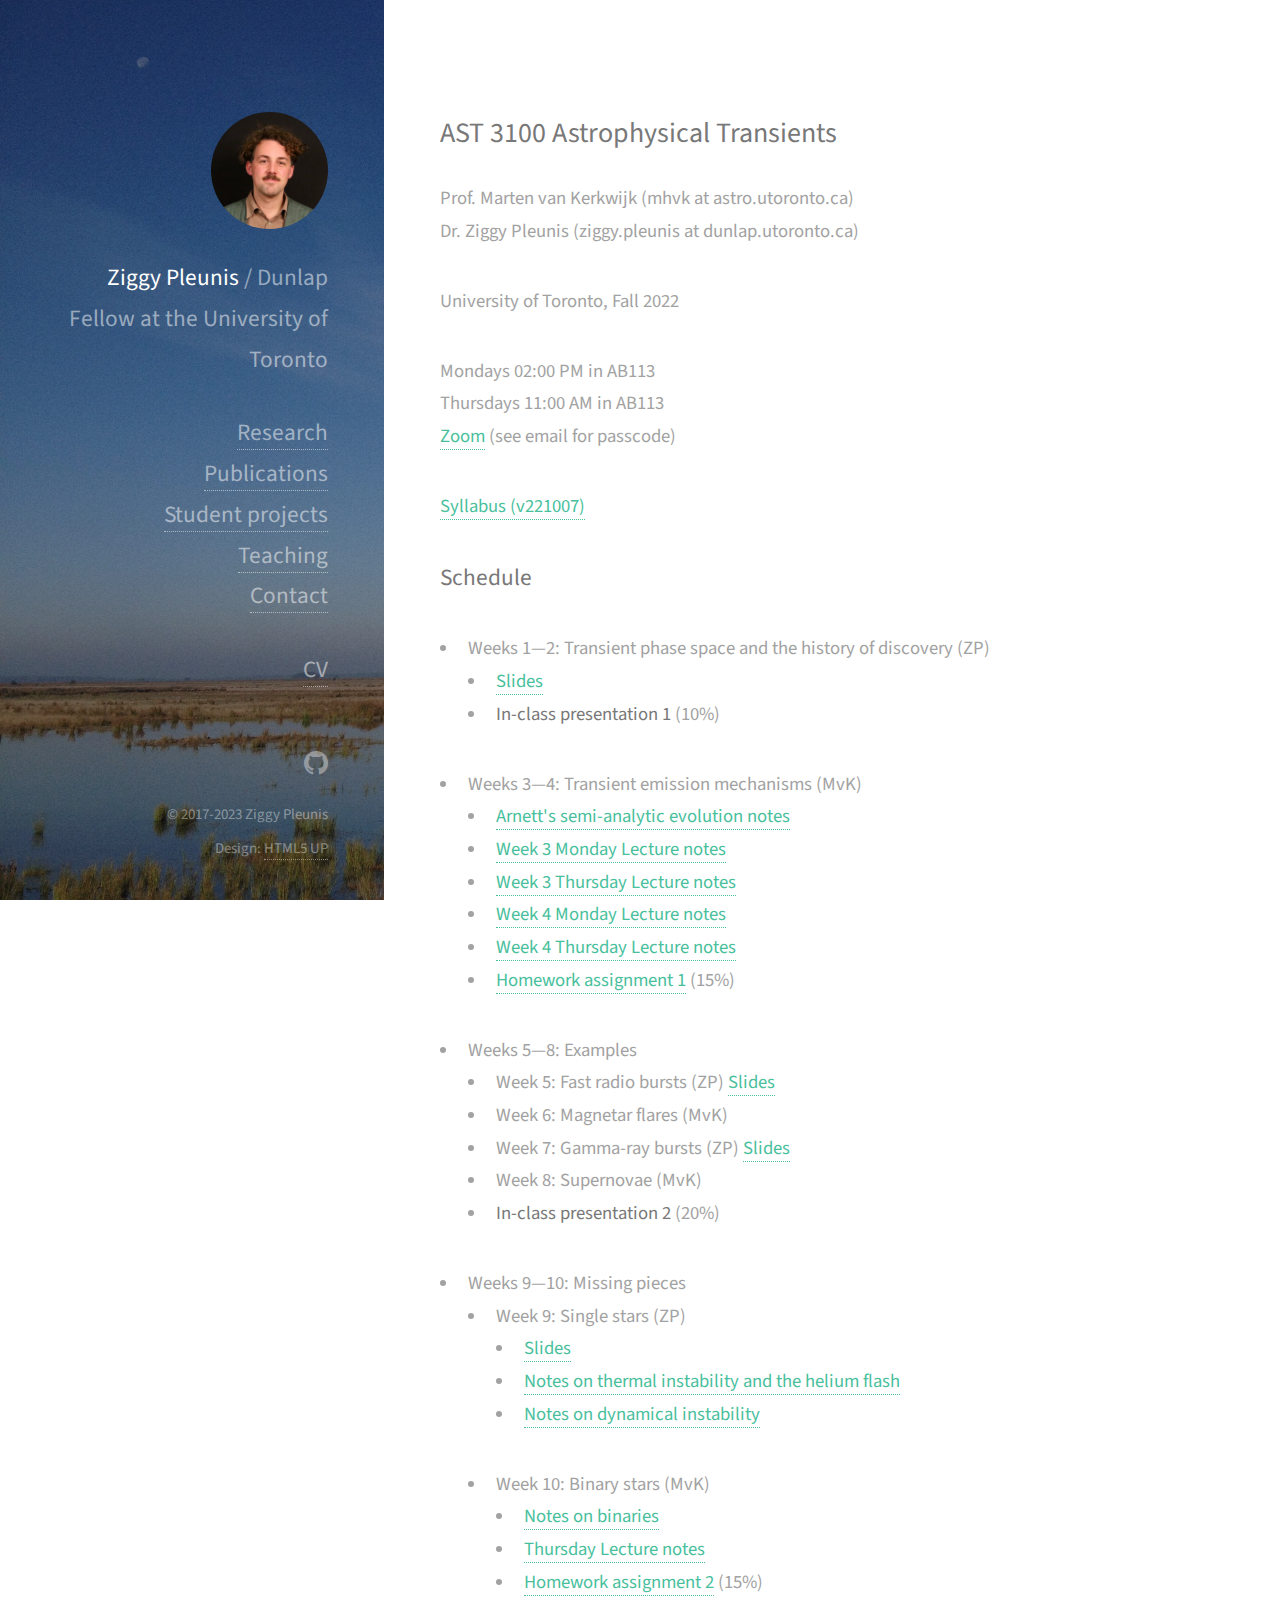
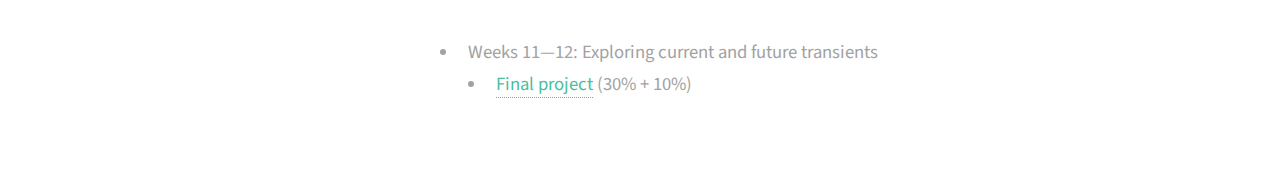
==== transients.html @ 6aed8a12 "copied website" ====
<!DOCTYPE HTML>
<!--
	Strata by HTML5 UP
	html5up.net | @ajlkn
	Free for personal and commercial use under the CCA 3.0 license (html5up.net/license)
-->
<html>
	<head>
		<title>Ziggy Pleunis</title>
		<meta charset="utf-8" />
		<meta name="viewport" content="width=device-width, initial-scale=1" />
		<!--[if lte IE 8]><script src="assets/js/ie/html5shiv.js"></script><![endif]-->
		<link rel="stylesheet" href="assets/css/main.css" />
        <link href="https://fonts.googleapis.com/css?family=Lusitana|Roboto+Mono" rel="stylesheet">
		<!--[if lte IE 8]><link rel="stylesheet" href="assets/css/ie8.css" /><![endif]-->
	</head>
	<body id="top">

			<header id="header">
				<div class="inner">
					<a href="index.html" class="image avatar"><img src="images/zp.png" alt="" /></a>
					<h1><strong>Ziggy Pleunis</strong> / Dunlap Fellow at the University of Toronto</h1>

                    <br> 

                    <h1><a href="index.html#bio">Research</a></h1>
                    <h1><a href="index.html#publications">Publications</a></h1>
		    <h1><a href="index.html#students">Student projects</a></h1>
		    <h1><a href="index.html#teaching">Teaching</a></h1>
                    <h1><a href="index.html#contact">Contact</a></h1>

                    <br>

                    <h1><a href="files/cv_zpleunis_230917.pdf" target="_blank">CV</a></h1>
				</div>
			</header>

			<div id="main">

					<section id="bio">
                        <h2>AST 3100 Astrophysical Transients</h2>

			<p>Prof. Marten van Kerkwijk (mhvk at astro.utoronto.ca)<br>
			Dr. Ziggy Pleunis (ziggy.pleunis at dunlap.utoronto.ca)
			</p>

			<p>University of Toronto, Fall 2022</p>

			<p>Mondays 02:00 PM in AB113<br>
			Thursdays 11:00 AM in AB113<br>
			<a href="https://utoronto.zoom.us/j/81146947092" target="_blank">Zoom</a> (see email for passcode)
			</p>

			<p><a href="transients/uoft_astrophysical_transients_221007.pdf" target="_blank">Syllabus (v221007)</a></p>

			<h3>Schedule</h3>
			<p>
			<ul>
			<li>Weeks 1—2: Transient phase space and the history of discovery (ZP)
				<ul>
					<li><a href="transients/AT01_history_phase_space.pdf" target="_blank">Slides</a></li>
					<li><strong>In-class presentation 1</strong> (10%)</li>
				</ul>
			</li>
			<li>Weeks 3—4: Transient emission mechanisms (MvK)
				<ul>
					<li><a href="transients/AT0304_mhvk_arnetts_semianalytic_evolution.pdf" target="_blank">Arnett's semi-analytic evolution notes</a></li>
					<li><a href="transients/AT03_mhvk_monday_notes.pdf" target="_blank">Week 3 Monday Lecture notes</a></li>
					<li><a href="transients/AT03_mhvk_thursday_notes.pdf" target="_blank">Week 3 Thursday Lecture notes</a></li>
					<li><a href="transients/AT04_mhvk_monday_notes.pdf" target="_blank">Week 4 Monday Lecture notes</a></li>
					<li><a href="transients/AT04_mhvk_thursday_notes.pdf" target="_blank">Week 4 Thursday Lecture notes</a></li>
					<li><strong><a href="transients/AT_ps1.pdf" target="_blank">Homework assignment 1</a></strong> (15%)</li>
				</ul>
			</li>
			<li>Weeks 5—8: Examples
				<ul>
					<li>Week 5: Fast radio bursts (ZP) <a href="transients/AT05_fast_radio_bursts.pdf" target="_blank">Slides</a></li>
					<li>Week 6: Magnetar flares (MvK)</li>
					<li>Week 7: Gamma-ray bursts (ZP) <a href="transients/AT07_gamma_ray_bursts.pdf" target="_blank">Slides</a></li>
					<li>Week 8: Supernovae (MvK)</li>
					<li><strong>In-class presentation 2</strong> (20%)</li>
				</ul>
			</li>
			<li>Weeks 9—10: Missing pieces
				<ul>
					<li>Week 9: Single stars (ZP)
						<ul>
							<li><a href="transients/AT09_missing_pieces_single_stars.pdf" target="_blank">Slides</a></li>
							<li><a href="transients/AT09_thermal_instability_helium_flash.pdf" target="_blank">Notes on thermal instability and the helium flash</a></li>
							<li><a href="transients/AT09_dynamical_instability.pdf" target="_blank">Notes on dynamical instability</a></li>
						</ul></li>
					<li>Week 10: Binary stars (MvK)
					<ul>
							<li><a href="transients/AT10_mhvk_binaries.pdf" target="_blank">Notes on binaries</a></li>
							<li><a href="transients/AT10_mhvk_thursday_notes.pdf" target="_blank">Thursday Lecture notes</a></li>
							<li><strong><a href="transients/AT_PS2.pdf" target="_blank">Homework assignment 2</a></strong> (15%)</li>
						</ul></li>
				</ul>
			</li>
			<li>Weeks 11—12: Exploring current and future transients
				<ul>
					<li><strong><a href="transients/AT_final_project.pdf" target="_blank">Final project</a></strong> (30% + 10%)</li>
				</ul>
			</li>
			</ul>
			</p>

		<!-- Footer -->
			<footer id="footer">
				<div class="inner">
					<ul class="icons">
						<li><a href="https://github.com/zpleunis" class="icon fa-github" target="_blank"><span class="label">Github</span></a></li>
					</ul>
					<ul class="copyright">
						<li>&copy; 2017-2023 Ziggy Pleunis</li><li>Design: <a href="http://html5up.net" target="_blank">HTML5 UP</a></li>
					</ul>
				</div>
			</footer>

		<!-- Scripts -->
			<script src="assets/js/jquery.min.js"></script>
			<script src="assets/js/jquery.poptrox.min.js"></script>
			<script src="assets/js/skel.min.js"></script>
			<script src="assets/js/util.js"></script>
			<!--[if lte IE 8]><script src="assets/js/ie/respond.min.js"></script><![endif]-->
			<script src="assets/js/main.js"></script>

	</body>
</html>
---- assets/css/main.css ----
@import url("font-awesome.min.css");
@import url("https://fonts.googleapis.com/css?family=Source+Sans+Pro:400,400italic");

/*
	Strata by HTML5 UP
	html5up.net | @ajlkn
	Free for personal and commercial use under the CCA 3.0 license (html5up.net/license)
*/

/* Reset */

	html, body, div, span, applet, object, iframe, h1, h2, h3, h4, h5, h6, p, blockquote, pre, a, abbr, acronym, address, big, cite, code, del, dfn, em, img, ins, kbd, q, s, samp, small, strike, strong, sub, sup, tt, var, b, u, i, center, dl, dt, dd, ol, ul, li, fieldset, form, label, legend, table, caption, tbody, tfoot, thead, tr, th, td, article, aside, canvas, details, embed, figure, figcaption, footer, header, hgroup, menu, nav, output, ruby, section, summary, time, mark, audio, video {
		margin: 0;
		padding: 0;
		border: 0;
		font-size: 100%;
		font: inherit;
		vertical-align: baseline;
	}

	article, aside, details, figcaption, figure, footer, header, hgroup, menu, nav, section {
		display: block;
	}

	body {
		line-height: 1;
	}

	ol, ul {
		list-style: none;
	}

	blockquote, q {
		quotes: none;
	}

	blockquote:before, blockquote:after, q:before, q:after {
		content: '';
		content: none;
	}

	table {
		border-collapse: collapse;
		border-spacing: 0;
	}

	body {
		-webkit-text-size-adjust: none;
	}

/* Box Model */

	*, *:before, *:after {
		-moz-box-sizing: border-box;
		-webkit-box-sizing: border-box;
		box-sizing: border-box;
	}

/* Containers */

	.container {
		margin-left: auto;
		margin-right: auto;
	}

	.container.\31 25\25 {
		width: 100%;
		max-width: 1200px;
		min-width: 960px;
	}

	.container.\37 5\25 {
		width: 720px;
	}

	.container.\35 0\25 {
		width: 480px;
	}

	.container.\32 5\25 {
		width: 240px;
	}

	.container {
		width: 960px;
	}

	@media screen and (max-width: 1800px) {

		.container.\31 25\25 {
			width: 100%;
			max-width: 1200px;
			min-width: 960px;
		}

		.container.\37 5\25 {
			width: 720px;
		}

		.container.\35 0\25 {
			width: 480px;
		}

		.container.\32 5\25 {
			width: 240px;
		}

		.container {
			width: 960px;
		}

	}

	@media screen and (max-width: 1280px) {

		.container.\31 25\25 {
			width: 100%;
			max-width: 1200px;
			min-width: 960px;
		}

		.container.\37 5\25 {
			width: 720px;
		}

		.container.\35 0\25 {
			width: 480px;
		}

		.container.\32 5\25 {
			width: 240px;
		}

		.container {
			width: 960px;
		}

	}

	@media screen and (max-width: 980px) {

		.container.\31 25\25 {
			width: 100%;
			max-width: 1200px;
			min-width: 960px;
		}

		.container.\37 5\25 {
			width: 720px;
		}

		.container.\35 0\25 {
			width: 480px;
		}

		.container.\32 5\25 {
			width: 240px;
		}

		.container {
			width: 960px;
		}

	}

	@media screen and (max-width: 736px) {

		.container.\31 25\25 {
			width: 100%;
			max-width: 1200px;
			min-width: 960px;
		}

		.container.\37 5\25 {
			width: 720px;
		}

		.container.\35 0\25 {
			width: 480px;
		}

		.container.\32 5\25 {
			width: 240px;
		}

		.container {
			width: 960px;
		}

	}

	@media screen and (max-width: 480px) {

		.container.\31 25\25 {
			width: 100%;
			max-width: 1200px;
			min-width: 960px;
		}

		.container.\37 5\25 {
			width: 720px;
		}

		.container.\35 0\25 {
			width: 480px;
		}

		.container.\32 5\25 {
			width: 240px;
		}

		.container {
			width: 960px;
		}

	}

/* Grid */

	.row {
		border-bottom: solid 1px transparent;
		-moz-box-sizing: border-box;
		-webkit-box-sizing: border-box;
		box-sizing: border-box;
	}

	.row > * {
		float: left;
		-moz-box-sizing: border-box;
		-webkit-box-sizing: border-box;
		box-sizing: border-box;
	}

	.row:after, .row:before {
		content: '';
		display: block;
		clear: both;
		height: 0;
	}

	.row.uniform > * > :first-child {
		margin-top: 0;
	}

	.row.uniform > * > :last-child {
		margin-bottom: 0;
	}

	.row.\30 \25 > * {
		padding: 0 0 0 0em;
	}

	.row.\30 \25 {
		margin: 0 0 -1px 0em;
	}

	.row.uniform.\30 \25 > * {
		padding: 0em 0 0 0em;
	}

	.row.uniform.\30 \25 {
		margin: 0em 0 -1px 0em;
	}

	.row > * {
		padding: 0 0 0 2.5em;
	}

	.row {
		margin: 0 0 -1px -2.5em;
	}

	.row.uniform > * {
		padding: 2.5em 0 0 2.5em;
	}

	.row.uniform {
		margin: -2.5em 0 -1px -2.5em;
	}

	.row.\32 00\25 > * {
		padding: 0 0 0 5em;
	}

	.row.\32 00\25 {
		margin: 0 0 -1px -5em;
	}

	.row.uniform.\32 00\25 > * {
		padding: 5em 0 0 5em;
	}

	.row.uniform.\32 00\25 {
		margin: -5em 0 -1px -5em;
	}

	.row.\31 50\25 > * {
		padding: 0 0 0 3.75em;
	}

	.row.\31 50\25 {
		margin: 0 0 -1px -3.75em;
	}

	.row.uniform.\31 50\25 > * {
		padding: 3.75em 0 0 3.75em;
	}

	.row.uniform.\31 50\25 {
		margin: -3.75em 0 -1px -3.75em;
	}

	.row.\35 0\25 > * {
		padding: 0 0 0 1.25em;
	}

	.row.\35 0\25 {
		margin: 0 0 -1px -1.25em;
	}

	.row.uniform.\35 0\25 > * {
		padding: 1.25em 0 0 1.25em;
	}

	.row.uniform.\35 0\25 {
		margin: -1.25em 0 -1px -1.25em;
	}

	.row.\32 5\25 > * {
		padding: 0 0 0 0.625em;
	}

	.row.\32 5\25 {
		margin: 0 0 -1px -0.625em;
	}

	.row.uniform.\32 5\25 > * {
		padding: 0.625em 0 0 0.625em;
	}

	.row.uniform.\32 5\25 {
		margin: -0.625em 0 -1px -0.625em;
	}

	.\31 2u, .\31 2u\24 {
		width: 100%;
		clear: none;
		margin-left: 0;
	}

	.\31 1u, .\31 1u\24 {
		width: 91.6666666667%;
		clear: none;
		margin-left: 0;
	}

	.\31 0u, .\31 0u\24 {
		width: 83.3333333333%;
		clear: none;
		margin-left: 0;
	}

	.\39 u, .\39 u\24 {
		width: 75%;
		clear: none;
		margin-left: 0;
	}

	.\38 u, .\38 u\24 {
		width: 66.6666666667%;
		clear: none;
		margin-left: 0;
	}

	.\37 u, .\37 u\24 {
		width: 58.3333333333%;
		clear: none;
		margin-left: 0;
	}

	.\36 u, .\36 u\24 {
		width: 50%;
		clear: none;
		margin-left: 0;
	}

	.\35 u, .\35 u\24 {
		width: 41.6666666667%;
		clear: none;
		margin-left: 0;
	}

	.\34 u, .\34 u\24 {
		width: 33.3333333333%;
		clear: none;
		margin-left: 0;
	}

	.\33 u, .\33 u\24 {
		width: 25%;
		clear: none;
		margin-left: 0;
	}

	.\32 u, .\32 u\24 {
		width: 16.6666666667%;
		clear: none;
		margin-left: 0;
	}

	.\31 u, .\31 u\24 {
		width: 8.3333333333%;
		clear: none;
		margin-left: 0;
	}

	.\31 2u\24 + *,
	.\31 1u\24 + *,
	.\31 0u\24 + *,
	.\39 u\24 + *,
	.\38 u\24 + *,
	.\37 u\24 + *,
	.\36 u\24 + *,
	.\35 u\24 + *,
	.\34 u\24 + *,
	.\33 u\24 + *,
	.\32 u\24 + *,
	.\31 u\24 + * {
		clear: left;
	}

	.\-11u {
		margin-left: 91.66667%;
	}

	.\-10u {
		margin-left: 83.33333%;
	}

	.\-9u {
		margin-left: 75%;
	}

	.\-8u {
		margin-left: 66.66667%;
	}

	.\-7u {
		margin-left: 58.33333%;
	}

	.\-6u {
		margin-left: 50%;
	}

	.\-5u {
		margin-left: 41.66667%;
	}

	.\-4u {
		margin-left: 33.33333%;
	}

	.\-3u {
		margin-left: 25%;
	}

	.\-2u {
		margin-left: 16.66667%;
	}

	.\-1u {
		margin-left: 8.33333%;
	}

	@media screen and (max-width: 1800px) {

		.row > * {
			padding: 0 0 0 2.5em;
		}

		.row {
			margin: 0 0 -1px -2.5em;
		}

		.row.uniform > * {
			padding: 2.5em 0 0 2.5em;
		}

		.row.uniform {
			margin: -2.5em 0 -1px -2.5em;
		}

		.row.\32 00\25 > * {
			padding: 0 0 0 5em;
		}

		.row.\32 00\25 {
			margin: 0 0 -1px -5em;
		}

		.row.uniform.\32 00\25 > * {
			padding: 5em 0 0 5em;
		}

		.row.uniform.\32 00\25 {
			margin: -5em 0 -1px -5em;
		}

		.row.\31 50\25 > * {
			padding: 0 0 0 3.75em;
		}

		.row.\31 50\25 {
			margin: 0 0 -1px -3.75em;
		}

		.row.uniform.\31 50\25 > * {
			padding: 3.75em 0 0 3.75em;
		}

		.row.uniform.\31 50\25 {
			margin: -3.75em 0 -1px -3.75em;
		}

		.row.\35 0\25 > * {
			padding: 0 0 0 1.25em;
		}

		.row.\35 0\25 {
			margin: 0 0 -1px -1.25em;
		}

		.row.uniform.\35 0\25 > * {
			padding: 1.25em 0 0 1.25em;
		}

		.row.uniform.\35 0\25 {
			margin: -1.25em 0 -1px -1.25em;
		}

		.row.\32 5\25 > * {
			padding: 0 0 0 0.625em;
		}

		.row.\32 5\25 {
			margin: 0 0 -1px -0.625em;
		}

		.row.uniform.\32 5\25 > * {
			padding: 0.625em 0 0 0.625em;
		}

		.row.uniform.\32 5\25 {
			margin: -0.625em 0 -1px -0.625em;
		}

		.\31 2u\28xlarge\29, .\31 2u\24\28xlarge\29 {
			width: 100%;
			clear: none;
			margin-left: 0;
		}

		.\31 1u\28xlarge\29, .\31 1u\24\28xlarge\29 {
			width: 91.6666666667%;
			clear: none;
			margin-left: 0;
		}

		.\31 0u\28xlarge\29, .\31 0u\24\28xlarge\29 {
			width: 83.3333333333%;
			clear: none;
			margin-left: 0;
		}

		.\39 u\28xlarge\29, .\39 u\24\28xlarge\29 {
			width: 75%;
			clear: none;
			margin-left: 0;
		}

		.\38 u\28xlarge\29, .\38 u\24\28xlarge\29 {
			width: 66.6666666667%;
			clear: none;
			margin-left: 0;
		}

		.\37 u\28xlarge\29, .\37 u\24\28xlarge\29 {
			width: 58.3333333333%;
			clear: none;
			margin-left: 0;
		}

		.\36 u\28xlarge\29, .\36 u\24\28xlarge\29 {
			width: 50%;
			clear: none;
			margin-left: 0;
		}

		.\35 u\28xlarge\29, .\35 u\24\28xlarge\29 {
			width: 41.6666666667%;
			clear: none;
			margin-left: 0;
		}

		.\34 u\28xlarge\29, .\34 u\24\28xlarge\29 {
			width: 33.3333333333%;
			clear: none;
			margin-left: 0;
		}

		.\33 u\28xlarge\29, .\33 u\24\28xlarge\29 {
			width: 25%;
			clear: none;
			margin-left: 0;
		}

		.\32 u\28xlarge\29, .\32 u\24\28xlarge\29 {
			width: 16.6666666667%;
			clear: none;
			margin-left: 0;
		}

		.\31 u\28xlarge\29, .\31 u\24\28xlarge\29 {
			width: 8.3333333333%;
			clear: none;
			margin-left: 0;
		}

		.\31 2u\24\28xlarge\29 + *,
		.\31 1u\24\28xlarge\29 + *,
		.\31 0u\24\28xlarge\29 + *,
		.\39 u\24\28xlarge\29 + *,
		.\38 u\24\28xlarge\29 + *,
		.\37 u\24\28xlarge\29 + *,
		.\36 u\24\28xlarge\29 + *,
		.\35 u\24\28xlarge\29 + *,
		.\34 u\24\28xlarge\29 + *,
		.\33 u\24\28xlarge\29 + *,
		.\32 u\24\28xlarge\29 + *,
		.\31 u\24\28xlarge\29 + * {
			clear: left;
		}

		.\-11u\28xlarge\29 {
			margin-left: 91.66667%;
		}

		.\-10u\28xlarge\29 {
			margin-left: 83.33333%;
		}

		.\-9u\28xlarge\29 {
			margin-left: 75%;
		}

		.\-8u\28xlarge\29 {
			margin-left: 66.66667%;
		}

		.\-7u\28xlarge\29 {
			margin-left: 58.33333%;
		}

		.\-6u\28xlarge\29 {
			margin-left: 50%;
		}

		.\-5u\28xlarge\29 {
			margin-left: 41.66667%;
		}

		.\-4u\28xlarge\29 {
			margin-left: 33.33333%;
		}

		.\-3u\28xlarge\29 {
			margin-left: 25%;
		}

		.\-2u\28xlarge\29 {
			margin-left: 16.66667%;
		}

		.\-1u\28xlarge\29 {
			margin-left: 8.33333%;
		}

	}

	@media screen and (max-width: 1280px) {

		.row > * {
			padding: 0 0 0 2em;
		}

		.row {
			margin: 0 0 -1px -2em;
		}

		.row.uniform > * {
			padding: 2em 0 0 2em;
		}

		.row.uniform {
			margin: -2em 0 -1px -2em;
		}

		.row.\32 00\25 > * {
			padding: 0 0 0 4em;
		}

		.row.\32 00\25 {
			margin: 0 0 -1px -4em;
		}

		.row.uniform.\32 00\25 > * {
			padding: 4em 0 0 4em;
		}

		.row.uniform.\32 00\25 {
			margin: -4em 0 -1px -4em;
		}

		.row.\31 50\25 > * {
			padding: 0 0 0 3em;
		}

		.row.\31 50\25 {
			margin: 0 0 -1px -3em;
		}

		.row.uniform.\31 50\25 > * {
			padding: 3em 0 0 3em;
		}

		.row.uniform.\31 50\25 {
			margin: -3em 0 -1px -3em;
		}

		.row.\35 0\25 > * {
			padding: 0 0 0 1em;
		}

		.row.\35 0\25 {
			margin: 0 0 -1px -1em;
		}

		.row.uniform.\35 0\25 > * {
			padding: 1em 0 0 1em;
		}

		.row.uniform.\35 0\25 {
			margin: -1em 0 -1px -1em;
		}

		.row.\32 5\25 > * {
			padding: 0 0 0 0.5em;
		}

		.row.\32 5\25 {
			margin: 0 0 -1px -0.5em;
		}

		.row.uniform.\32 5\25 > * {
			padding: 0.5em 0 0 0.5em;
		}

		.row.uniform.\32 5\25 {
			margin: -0.5em 0 -1px -0.5em;
		}

		.\31 2u\28large\29, .\31 2u\24\28large\29 {
			width: 100%;
			clear: none;
			margin-left: 0;
		}

		.\31 1u\28large\29, .\31 1u\24\28large\29 {
			width: 91.6666666667%;
			clear: none;
			margin-left: 0;
		}

		.\31 0u\28large\29, .\31 0u\24\28large\29 {
			width: 83.3333333333%;
			clear: none;
			margin-left: 0;
		}

		.\39 u\28large\29, .\39 u\24\28large\29 {
			width: 75%;
			clear: none;
			margin-left: 0;
		}

		.\38 u\28large\29, .\38 u\24\28large\29 {
			width: 66.6666666667%;
			clear: none;
			margin-left: 0;
		}

		.\37 u\28large\29, .\37 u\24\28large\29 {
			width: 58.3333333333%;
			clear: none;
			margin-left: 0;
		}

		.\36 u\28large\29, .\36 u\24\28large\29 {
			width: 50%;
			clear: none;
			margin-left: 0;
		}

		.\35 u\28large\29, .\35 u\24\28large\29 {
			width: 41.6666666667%;
			clear: none;
			margin-left: 0;
		}

		.\34 u\28large\29, .\34 u\24\28large\29 {
			width: 33.3333333333%;
			clear: none;
			margin-left: 0;
		}

		.\33 u\28large\29, .\33 u\24\28large\29 {
			width: 25%;
			clear: none;
			margin-left: 0;
		}

		.\32 u\28large\29, .\32 u\24\28large\29 {
			width: 16.6666666667%;
			clear: none;
			margin-left: 0;
		}

		.\31 u\28large\29, .\31 u\24\28large\29 {
			width: 8.3333333333%;
			clear: none;
			margin-left: 0;
		}

		.\31 2u\24\28large\29 + *,
		.\31 1u\24\28large\29 + *,
		.\31 0u\24\28large\29 + *,
		.\39 u\24\28large\29 + *,
		.\38 u\24\28large\29 + *,
		.\37 u\24\28large\29 + *,
		.\36 u\24\28large\29 + *,
		.\35 u\24\28large\29 + *,
		.\34 u\24\28large\29 + *,
		.\33 u\24\28large\29 + *,
		.\32 u\24\28large\29 + *,
		.\31 u\24\28large\29 + * {
			clear: left;
		}

		.\-11u\28large\29 {
			margin-left: 91.66667%;
		}

		.\-10u\28large\29 {
			margin-left: 83.33333%;
		}

		.\-9u\28large\29 {
			margin-left: 75%;
		}

		.\-8u\28large\29 {
			margin-left: 66.66667%;
		}

		.\-7u\28large\29 {
			margin-left: 58.33333%;
		}

		.\-6u\28large\29 {
			margin-left: 50%;
		}

		.\-5u\28large\29 {
			margin-left: 41.66667%;
		}

		.\-4u\28large\29 {
			margin-left: 33.33333%;
		}

		.\-3u\28large\29 {
			margin-left: 25%;
		}

		.\-2u\28large\29 {
			margin-left: 16.66667%;
		}

		.\-1u\28large\29 {
			margin-left: 8.33333%;
		}

	}

	@media screen and (max-width: 980px) {

		.row > * {
			padding: 0 0 0 2em;
		}

		.row {
			margin: 0 0 -1px -2em;
		}

		.row.uniform > * {
			padding: 2em 0 0 2em;
		}

		.row.uniform {
			margin: -2em 0 -1px -2em;
		}

		.row.\32 00\25 > * {
			padding: 0 0 0 4em;
		}

		.row.\32 00\25 {
			margin: 0 0 -1px -4em;
		}

		.row.uniform.\32 00\25 > * {
			padding: 4em 0 0 4em;
		}

		.row.uniform.\32 00\25 {
			margin: -4em 0 -1px -4em;
		}

		.row.\31 50\25 > * {
			padding: 0 0 0 3em;
		}

		.row.\31 50\25 {
			margin: 0 0 -1px -3em;
		}

		.row.uniform.\31 50\25 > * {
			padding: 3em 0 0 3em;
		}

		.row.uniform.\31 50\25 {
			margin: -3em 0 -1px -3em;
		}

		.row.\35 0\25 > * {
			padding: 0 0 0 1em;
		}

		.row.\35 0\25 {
			margin: 0 0 -1px -1em;
		}

		.row.uniform.\35 0\25 > * {
			padding: 1em 0 0 1em;
		}

		.row.uniform.\35 0\25 {
			margin: -1em 0 -1px -1em;
		}

		.row.\32 5\25 > * {
			padding: 0 0 0 0.5em;
		}

		.row.\32 5\25 {
			margin: 0 0 -1px -0.5em;
		}

		.row.uniform.\32 5\25 > * {
			padding: 0.5em 0 0 0.5em;
		}

		.row.uniform.\32 5\25 {
			margin: -0.5em 0 -1px -0.5em;
		}

		.\31 2u\28medium\29, .\31 2u\24\28medium\29 {
			width: 100%;
			clear: none;
			margin-left: 0;
		}

		.\31 1u\28medium\29, .\31 1u\24\28medium\29 {
			width: 91.6666666667%;
			clear: none;
			margin-left: 0;
		}

		.\31 0u\28medium\29, .\31 0u\24\28medium\29 {
			width: 83.3333333333%;
			clear: none;
			margin-left: 0;
		}

		.\39 u\28medium\29, .\39 u\24\28medium\29 {
			width: 75%;
			clear: none;
			margin-left: 0;
		}

		.\38 u\28medium\29, .\38 u\24\28medium\29 {
			width: 66.6666666667%;
			clear: none;
			margin-left: 0;
		}

		.\37 u\28medium\29, .\37 u\24\28medium\29 {
			width: 58.3333333333%;
			clear: none;
			margin-left: 0;
		}

		.\36 u\28medium\29, .\36 u\24\28medium\29 {
			width: 50%;
			clear: none;
			margin-left: 0;
		}

		.\35 u\28medium\29, .\35 u\24\28medium\29 {
			width: 41.6666666667%;
			clear: none;
			margin-left: 0;
		}

		.\34 u\28medium\29, .\34 u\24\28medium\29 {
			width: 33.3333333333%;
			clear: none;
			margin-left: 0;
		}

		.\33 u\28medium\29, .\33 u\24\28medium\29 {
			width: 25%;
			clear: none;
			margin-left: 0;
		}

		.\32 u\28medium\29, .\32 u\24\28medium\29 {
			width: 16.6666666667%;
			clear: none;
			margin-left: 0;
		}

		.\31 u\28medium\29, .\31 u\24\28medium\29 {
			width: 8.3333333333%;
			clear: none;
			margin-left: 0;
		}

		.\31 2u\24\28medium\29 + *,
		.\31 1u\24\28medium\29 + *,
		.\31 0u\24\28medium\29 + *,
		.\39 u\24\28medium\29 + *,
		.\38 u\24\28medium\29 + *,
		.\37 u\24\28medium\29 + *,
		.\36 u\24\28medium\29 + *,
		.\35 u\24\28medium\29 + *,
		.\34 u\24\28medium\29 + *,
		.\33 u\24\28medium\29 + *,
		.\32 u\24\28medium\29 + *,
		.\31 u\24\28medium\29 + * {
			clear: left;
		}

		.\-11u\28medium\29 {
			margin-left: 91.66667%;
		}

		.\-10u\28medium\29 {
			margin-left: 83.33333%;
		}

		.\-9u\28medium\29 {
			margin-left: 75%;
		}

		.\-8u\28medium\29 {
			margin-left: 66.66667%;
		}

		.\-7u\28medium\29 {
			margin-left: 58.33333%;
		}

		.\-6u\28medium\29 {
			margin-left: 50%;
		}

		.\-5u\28medium\29 {
			margin-left: 41.66667%;
		}

		.\-4u\28medium\29 {
			margin-left: 33.33333%;
		}

		.\-3u\28medium\29 {
			margin-left: 25%;
		}

		.\-2u\28medium\29 {
			margin-left: 16.66667%;
		}

		.\-1u\28medium\29 {
			margin-left: 8.33333%;
		}

	}

	@media screen and (max-width: 736px) {

		.row > * {
			padding: 0 0 0 1.5em;
		}

		.row {
			margin: 0 0 -1px -1.5em;
		}

		.row.uniform > * {
			padding: 1.5em 0 0 1.5em;
		}

		.row.uniform {
			margin: -1.5em 0 -1px -1.5em;
		}

		.row.\32 00\25 > * {
			padding: 0 0 0 3em;
		}

		.row.\32 00\25 {
			margin: 0 0 -1px -3em;
		}

		.row.uniform.\32 00\25 > * {
			padding: 3em 0 0 3em;
		}

		.row.uniform.\32 00\25 {
			margin: -3em 0 -1px -3em;
		}

		.row.\31 50\25 > * {
			padding: 0 0 0 2.25em;
		}

		.row.\31 50\25 {
			margin: 0 0 -1px -2.25em;
		}

		.row.uniform.\31 50\25 > * {
			padding: 2.25em 0 0 2.25em;
		}

		.row.uniform.\31 50\25 {
			margin: -2.25em 0 -1px -2.25em;
		}

		.row.\35 0\25 > * {
			padding: 0 0 0 0.75em;
		}

		.row.\35 0\25 {
			margin: 0 0 -1px -0.75em;
		}

		.row.uniform.\35 0\25 > * {
			padding: 0.75em 0 0 0.75em;
		}

		.row.uniform.\35 0\25 {
			margin: -0.75em 0 -1px -0.75em;
		}

		.row.\32 5\25 > * {
			padding: 0 0 0 0.375em;
		}

		.row.\32 5\25 {
			margin: 0 0 -1px -0.375em;
		}

		.row.uniform.\32 5\25 > * {
			padding: 0.375em 0 0 0.375em;
		}

		.row.uniform.\32 5\25 {
			margin: -0.375em 0 -1px -0.375em;
		}

		.\31 2u\28small\29, .\31 2u\24\28small\29 {
			width: 100%;
			clear: none;
			margin-left: 0;
		}

		.\31 1u\28small\29, .\31 1u\24\28small\29 {
			width: 91.6666666667%;
			clear: none;
			margin-left: 0;
		}

		.\31 0u\28small\29, .\31 0u\24\28small\29 {
			width: 83.3333333333%;
			clear: none;
			margin-left: 0;
		}

		.\39 u\28small\29, .\39 u\24\28small\29 {
			width: 75%;
			clear: none;
			margin-left: 0;
		}

		.\38 u\28small\29, .\38 u\24\28small\29 {
			width: 66.6666666667%;
			clear: none;
			margin-left: 0;
		}

		.\37 u\28small\29, .\37 u\24\28small\29 {
			width: 58.3333333333%;
			clear: none;
			margin-left: 0;
		}

		.\36 u\28small\29, .\36 u\24\28small\29 {
			width: 50%;
			clear: none;
			margin-left: 0;
		}

		.\35 u\28small\29, .\35 u\24\28small\29 {
			width: 41.6666666667%;
			clear: none;
			margin-left: 0;
		}

		.\34 u\28small\29, .\34 u\24\28small\29 {
			width: 33.3333333333%;
			clear: none;
			margin-left: 0;
		}

		.\33 u\28small\29, .\33 u\24\28small\29 {
			width: 25%;
			clear: none;
			margin-left: 0;
		}

		.\32 u\28small\29, .\32 u\24\28small\29 {
			width: 16.6666666667%;
			clear: none;
			margin-left: 0;
		}

		.\31 u\28small\29, .\31 u\24\28small\29 {
			width: 8.3333333333%;
			clear: none;
			margin-left: 0;
		}

		.\31 2u\24\28small\29 + *,
		.\31 1u\24\28small\29 + *,
		.\31 0u\24\28small\29 + *,
		.\39 u\24\28small\29 + *,
		.\38 u\24\28small\29 + *,
		.\37 u\24\28small\29 + *,
		.\36 u\24\28small\29 + *,
		.\35 u\24\28small\29 + *,
		.\34 u\24\28small\29 + *,
		.\33 u\24\28small\29 + *,
		.\32 u\24\28small\29 + *,
		.\31 u\24\28small\29 + * {
			clear: left;
		}

		.\-11u\28small\29 {
			margin-left: 91.66667%;
		}

		.\-10u\28small\29 {
			margin-left: 83.33333%;
		}

		.\-9u\28small\29 {
			margin-left: 75%;
		}

		.\-8u\28small\29 {
			margin-left: 66.66667%;
		}

		.\-7u\28small\29 {
			margin-left: 58.33333%;
		}

		.\-6u\28small\29 {
			margin-left: 50%;
		}

		.\-5u\28small\29 {
			margin-left: 41.66667%;
		}

		.\-4u\28small\29 {
			margin-left: 33.33333%;
		}

		.\-3u\28small\29 {
			margin-left: 25%;
		}

		.\-2u\28small\29 {
			margin-left: 16.66667%;
		}

		.\-1u\28small\29 {
			margin-left: 8.33333%;
		}

	}

	@media screen and (max-width: 480px) {

		.row > * {
			padding: 0 0 0 1.5em;
		}

		.row {
			margin: 0 0 -1px -1.5em;
		}

		.row.uniform > * {
			padding: 1.5em 0 0 1.5em;
		}

		.row.uniform {
			margin: -1.5em 0 -1px -1.5em;
		}

		.row.\32 00\25 > * {
			padding: 0 0 0 3em;
		}

		.row.\32 00\25 {
			margin: 0 0 -1px -3em;
		}

		.row.uniform.\32 00\25 > * {
			padding: 3em 0 0 3em;
		}

		.row.uniform.\32 00\25 {
			margin: -3em 0 -1px -3em;
		}

		.row.\31 50\25 > * {
			padding: 0 0 0 2.25em;
		}

		.row.\31 50\25 {
			margin: 0 0 -1px -2.25em;
		}

		.row.uniform.\31 50\25 > * {
			padding: 2.25em 0 0 2.25em;
		}

		.row.uniform.\31 50\25 {
			margin: -2.25em 0 -1px -2.25em;
		}

		.row.\35 0\25 > * {
			padding: 0 0 0 0.75em;
		}

		.row.\35 0\25 {
			margin: 0 0 -1px -0.75em;
		}

		.row.uniform.\35 0\25 > * {
			padding: 0.75em 0 0 0.75em;
		}

		.row.uniform.\35 0\25 {
			margin: -0.75em 0 -1px -0.75em;
		}

		.row.\32 5\25 > * {
			padding: 0 0 0 0.375em;
		}

		.row.\32 5\25 {
			margin: 0 0 -1px -0.375em;
		}

		.row.uniform.\32 5\25 > * {
			padding: 0.375em 0 0 0.375em;
		}

		.row.uniform.\32 5\25 {
			margin: -0.375em 0 -1px -0.375em;
		}

		.\31 2u\28xsmall\29, .\31 2u\24\28xsmall\29 {
			width: 100%;
			clear: none;
			margin-left: 0;
		}

		.\31 1u\28xsmall\29, .\31 1u\24\28xsmall\29 {
			width: 91.6666666667%;
			clear: none;
			margin-left: 0;
		}

		.\31 0u\28xsmall\29, .\31 0u\24\28xsmall\29 {
			width: 83.3333333333%;
			clear: none;
			margin-left: 0;
		}

		.\39 u\28xsmall\29, .\39 u\24\28xsmall\29 {
			width: 75%;
			clear: none;
			margin-left: 0;
		}

		.\38 u\28xsmall\29, .\38 u\24\28xsmall\29 {
			width: 66.6666666667%;
			clear: none;
			margin-left: 0;
		}

		.\37 u\28xsmall\29, .\37 u\24\28xsmall\29 {
			width: 58.3333333333%;
			clear: none;
			margin-left: 0;
		}

		.\36 u\28xsmall\29, .\36 u\24\28xsmall\29 {
			width: 50%;
			clear: none;
			margin-left: 0;
		}

		.\35 u\28xsmall\29, .\35 u\24\28xsmall\29 {
			width: 41.6666666667%;
			clear: none;
			margin-left: 0;
		}

		.\34 u\28xsmall\29, .\34 u\24\28xsmall\29 {
			width: 33.3333333333%;
			clear: none;
			margin-left: 0;
		}

		.\33 u\28xsmall\29, .\33 u\24\28xsmall\29 {
			width: 25%;
			clear: none;
			margin-left: 0;
		}

		.\32 u\28xsmall\29, .\32 u\24\28xsmall\29 {
			width: 16.6666666667%;
			clear: none;
			margin-left: 0;
		}

		.\31 u\28xsmall\29, .\31 u\24\28xsmall\29 {
			width: 8.3333333333%;
			clear: none;
			margin-left: 0;
		}

		.\31 2u\24\28xsmall\29 + *,
		.\31 1u\24\28xsmall\29 + *,
		.\31 0u\24\28xsmall\29 + *,
		.\39 u\24\28xsmall\29 + *,
		.\38 u\24\28xsmall\29 + *,
		.\37 u\24\28xsmall\29 + *,
		.\36 u\24\28xsmall\29 + *,
		.\35 u\24\28xsmall\29 + *,
		.\34 u\24\28xsmall\29 + *,
		.\33 u\24\28xsmall\29 + *,
		.\32 u\24\28xsmall\29 + *,
		.\31 u\24\28xsmall\29 + * {
			clear: left;
		}

		.\-11u\28xsmall\29 {
			margin-left: 91.66667%;
		}

		.\-10u\28xsmall\29 {
			margin-left: 83.33333%;
		}

		.\-9u\28xsmall\29 {
			margin-left: 75%;
		}

		.\-8u\28xsmall\29 {
			margin-left: 66.66667%;
		}

		.\-7u\28xsmall\29 {
			margin-left: 58.33333%;
		}

		.\-6u\28xsmall\29 {
			margin-left: 50%;
		}

		.\-5u\28xsmall\29 {
			margin-left: 41.66667%;
		}

		.\-4u\28xsmall\29 {
			margin-left: 33.33333%;
		}

		.\-3u\28xsmall\29 {
			margin-left: 25%;
		}

		.\-2u\28xsmall\29 {
			margin-left: 16.66667%;
		}

		.\-1u\28xsmall\29 {
			margin-left: 8.33333%;
		}

	}

/* Basic */

	body {
		background: #fff;
	}

		body.is-loading *, body.is-loading *:before, body.is-loading *:after {
			-moz-animation: none !important;
			-webkit-animation: none !important;
			-ms-animation: none !important;
			animation: none !important;
			-moz-transition: none !important;
			-webkit-transition: none !important;
			-ms-transition: none !important;
			transition: none !important;
		}

	body, input, select, textarea {
		color: #a2a2a2;
        font-family: "Source Sans Pro", Helvetica, sans-serif;
		font-size: 18pt;
		font-weight: 400;
		line-height: 1.75em;
	}

	a {
		-moz-transition: color 0.2s ease-in-out, border-color 0.2s ease-in-out;
		-webkit-transition: color 0.2s ease-in-out, border-color 0.2s ease-in-out;
		-ms-transition: color 0.2s ease-in-out, border-color 0.2s ease-in-out;
		transition: color 0.2s ease-in-out, border-color 0.2s ease-in-out;
		border-bottom: dotted 1px;
		color: #49bf9d;
		text-decoration: none;
	}

		a:hover {
			border-bottom-color: transparent;
			color: #49bf9d !important;
			text-decoration: none;
		}

	strong, b {
		color: #787878;
		font-weight: 400;
	}

	em, i {
		font-style: italic;
	}

	p {
		margin: 0 0 2em 0;
	}

	h1, h2, h3, h4, h5, h6 {
        color: #787878;
		font-weight: 400;
		line-height: 1em;
		margin: 0 0 1em 0;
	}

		h1 a, h2 a, h3 a, h4 a, h5 a, h6 a {
			color: inherit;
			text-decoration: none;
		}

	h1 {
		font-size: 2em;
		line-height: 1.5em;
	}

	h2 {
		font-size: 1.5em;
		line-height: 1.5em;
	}

	h3 {
		font-size: 1.25em;
		line-height: 1.5em;
	}

	h4 {
		font-size: 1.1em;
		line-height: 1.5em;
	}

	h5 {
		font-size: 0.9em;
		line-height: 1.5em;
	}

	h6 {
		font-size: 0.7em;
		line-height: 1.5em;
	}

	sub {
		font-size: 0.8em;
		position: relative;
		top: 0.5em;
	}

	sup {
		font-size: 0.8em;
		position: relative;
		top: -0.5em;
	}

	hr {
		border: 0;
		border-bottom: solid 2px #efefef;
		margin: 2em 0;
	}

		hr.major {
			margin: 3em 0;
		}

	blockquote {
		border-left: solid 6px #efefef;
		font-style: italic;
		margin: 0 0 2em 0;
		padding: 0.5em 0 0.5em 1.5em;
	}

	code {
		background: #f7f7f7;
		border-radius: 0.35em;
		border: solid 2px #efefef;
        font-family: "Courier New", monospace;
		font-size: 0.9em;
		margin: 0 0.25em;
		padding: 0.25em 0.65em;
	}

	pre {
		-webkit-overflow-scrolling: touch;
        font-family: "Courier New", monospace;
		font-size: 0.9em;
		margin: 0 0 2em 0;
	}

		pre code {
			display: block;
			line-height: 1.75em;
			padding: 1em 1.5em;
			overflow-x: auto;
		}

	.align-left {
		text-align: left;
	}

	.align-center {
		text-align: center;
	}

	.align-right {
		text-align: right;
	}

/* Section/Article */

	section.special, article.special {
		text-align: center;
	}

	header p {
		color: #b2b2b2;
		position: relative;
		margin: 0 0 1.5em 0;
	}

	header h2 + p {
		font-size: 1.25em;
		margin-top: -1em;
		line-height: 1.5em;
	}

	header h3 + p {
		font-size: 1.1em;
		margin-top: -0.8em;
		line-height: 1.5em;
	}

	header h4 + p,
	header h5 + p,
	header h6 + p {
		font-size: 0.9em;
		margin-top: -0.6em;
		line-height: 1.5em;
	}

	header.major h2 {
		font-size: 2em;
	}

/* Form */

	form {
		margin: 0 0 2em 0;
	}

	label {
		color: #787878;
		display: block;
		font-size: 0.9em;
		font-weight: 400;
		margin: 0 0 1em 0;
	}

	input[type="text"],
	input[type="password"],
	input[type="email"],
	select,
	textarea {
		-moz-appearance: none;
		-webkit-appearance: none;
		-ms-appearance: none;
		appearance: none;
		background: #f7f7f7;
		border-radius: 0.35em;
		border: solid 2px transparent;
		color: inherit;
		display: block;
		outline: 0;
		padding: 0 0.75em;
		text-decoration: none;
		width: 100%;
	}

		input[type="text"]:invalid,
		input[type="password"]:invalid,
		input[type="email"]:invalid,
		select:invalid,
		textarea:invalid {
			box-shadow: none;
		}

		input[type="text"]:focus,
		input[type="password"]:focus,
		input[type="email"]:focus,
		select:focus,
		textarea:focus {
			border-color: #49bf9d;
		}

	.select-wrapper {
		text-decoration: none;
		display: block;
		position: relative;
	}

		.select-wrapper:before {
			-moz-osx-font-smoothing: grayscale;
			-webkit-font-smoothing: antialiased;
			font-family: FontAwesome;
			font-style: normal;
			font-weight: normal;
			text-transform: none !important;
		}

		.select-wrapper:before {
			color: #dfdfdf;
			content: '\f078';
			display: block;
			height: 2.75em;
			line-height: 2.75em;
			pointer-events: none;
			position: absolute;
			right: 0;
			text-align: center;
			top: 0;
			width: 2.75em;
		}

		.select-wrapper select::-ms-expand {
			display: none;
		}

	input[type="text"],
	input[type="password"],
	input[type="email"],
	select {
		height: 2.75em;
	}

	textarea {
		padding: 0.75em;
	}

	input[type="checkbox"],
	input[type="radio"] {
		-moz-appearance: none;
		-webkit-appearance: none;
		-ms-appearance: none;
		appearance: none;
		display: block;
		float: left;
		margin-right: -2em;
		opacity: 0;
		width: 1em;
		z-index: -1;
	}

		input[type="checkbox"] + label,
		input[type="radio"] + label {
			text-decoration: none;
			color: #a2a2a2;
			cursor: pointer;
			display: inline-block;
			font-size: 1em;
			font-weight: 400;
			padding-left: 2.4em;
			padding-right: 0.75em;
			position: relative;
		}

			input[type="checkbox"] + label:before,
			input[type="radio"] + label:before {
				-moz-osx-font-smoothing: grayscale;
				-webkit-font-smoothing: antialiased;
				font-family: FontAwesome;
				font-style: normal;
				font-weight: normal;
				text-transform: none !important;
			}

			input[type="checkbox"] + label:before,
			input[type="radio"] + label:before {
				background: #f7f7f7;
				border-radius: 0.35em;
				border: solid 2px transparent;
				content: '';
				display: inline-block;
				height: 1.65em;
				left: 0;
				line-height: 1.58125em;
				position: absolute;
				text-align: center;
				top: 0;
				width: 1.65em;
			}

		input[type="checkbox"]:checked + label:before,
		input[type="radio"]:checked + label:before {
			background: #787878;
			border-color: #787878;
			color: #fff;
			content: '\f00c';
		}

		input[type="checkbox"]:focus + label:before,
		input[type="radio"]:focus + label:before {
			border-color: #49bf9d;
		}

	input[type="checkbox"] + label:before {
		border-radius: 0.35em;
	}

	input[type="radio"] + label:before {
		border-radius: 100%;
	}

	::-webkit-input-placeholder {
		color: #b2b2b2 !important;
		opacity: 1.0;
	}

	:-moz-placeholder {
		color: #b2b2b2 !important;
		opacity: 1.0;
	}

	::-moz-placeholder {
		color: #b2b2b2 !important;
		opacity: 1.0;
	}

	:-ms-input-placeholder {
		color: #b2b2b2 !important;
		opacity: 1.0;
	}

	.formerize-placeholder {
		color: #b2b2b2 !important;
		opacity: 1.0;
	}

/* Box */

	.box {
		border-radius: 0.35em;
		border: solid 2px #efefef;
		margin-bottom: 2em;
		padding: 1.5em;
	}

		.box > :last-child,
		.box > :last-child > :last-child,
		.box > :last-child > :last-child > :last-child {
			margin-bottom: 0;
		}

		.box.alt {
			border: 0;
			border-radius: 0;
			padding: 0;
		}

/* Icon */

	.icon {
		text-decoration: none;
		border-bottom: none;
		position: relative;
	}

		.icon:before {
			-moz-osx-font-smoothing: grayscale;
			-webkit-font-smoothing: antialiased;
			font-family: FontAwesome;
			font-style: normal;
			font-weight: normal;
			text-transform: none !important;
		}

		.icon > .label {
			display: none;
		}

/* Image */

	.image {
		border-radius: 0.35em;
		border: 0;
		display: inline-block;
		position: relative;
	}

		.image:before {
			-moz-transition: opacity 0.2s ease-in-out;
			-webkit-transition: opacity 0.2s ease-in-out;
			-ms-transition: opacity 0.2s ease-in-out;
			transition: opacity 0.2s ease-in-out;
			background: url("images/overlay.png");
			border-radius: 0.35em;
			content: '';
			display: block;
			height: 100%;
			left: 0;
			opacity: 0.5;
			position: absolute;
			top: 0;
			width: 100%;
		}

		.image.thumb {
			text-align: center;
		}

			.image.thumb:after {
				-moz-transition: opacity 0.2s ease-in-out;
				-webkit-transition: opacity 0.2s ease-in-out;
				-ms-transition: opacity 0.2s ease-in-out;
				transition: opacity 0.2s ease-in-out;
				border-radius: 0.35em;
				border: solid 3px rgba(255, 255, 255, 0.5);
				color: #fff;
				content: 'View';
				display: inline-block;
				font-size: 0.8em;
				font-weight: 400;
				left: 50%;
				line-height: 2.25em;
				margin: -1.25em 0 0 -3em;
				opacity: 0;
				padding: 0 1.5em;
				position: absolute;
				text-align: center;
				text-decoration: none;
				top: 50%;
				white-space: nowrap;
			}

			.image.thumb:hover:after {
				opacity: 1.0;
			}

			.image.thumb:hover:before {
				background: url("images/overlay.png"), url("images/overlay.png");
				opacity: 1.0;
			}

		.image img {
			border-radius: 0.35em;
			display: block;
		}

		.image.left {
			float: left;
			margin: 0 1.5em 1em 0;
			top: 0.25em;
		}

		.image.right {
			float: right;
			margin: 0 0 1em 1.5em;
			top: 0.25em;
		}

		.image.left, .image.right {
			max-width: 40%;
		}

			.image.left img, .image.right img {
				width: 100%;
			}

		.image.fit {
			display: block;
			margin: 0 0 2em 0;
			width: 100%;
		}

			.image.fit img {
				width: 100%;
			}

		.image.avatar {
			border-radius: 100%;
		}

			.image.avatar:before {
				display: none;
			}

			.image.avatar img {
				border-radius: 100%;
				width: 100%;
			}

/* List */

	ol {
		list-style: decimal;
		margin: 0 0 2em 0;
		padding-left: 1.25em;
	}

		ol li {
			padding-left: 0.25em;
		}

	ul {
        list-style: disc;
		margin: 0 0 2em 0;
		padding-left: 1em;
	}

		ul li {
			padding-left: 0.5em;
		}

		ul.alt {
			list-style: none;
			padding-left: 0;
		}

			ul.alt li {
				border-top: solid 2px #efefef;
				padding: 0.5em 0;
			}

				ul.alt li:first-child {
					border-top: 0;
					padding-top: 0;
				}

		ul.icons {
			cursor: default;
			list-style: none;
			padding-left: 0;
		}

			ul.icons li {
				display: inline-block;
				padding: 0 1em 0 0;
			}

				ul.icons li:last-child {
					padding-right: 0;
				}

				ul.icons li .icon:before {
					font-size: 1.5em;
				}

		ul.actions {
			cursor: default;
			list-style: none;
			padding-left: 0;
		}

			ul.actions li {
				display: inline-block;
				padding: 0 1em 0 0;
				vertical-align: middle;
			}

				ul.actions li:last-child {
					padding-right: 0;
				}

			ul.actions.small li {
				padding: 0 0.5em 0 0;
			}

			ul.actions.vertical li {
				display: block;
				padding: 1em 0 0 0;
			}

				ul.actions.vertical li:first-child {
					padding-top: 0;
				}

				ul.actions.vertical li > * {
					margin-bottom: 0;
				}

			ul.actions.vertical.small li {
				padding: 0.5em 0 0 0;
			}

				ul.actions.vertical.small li:first-child {
					padding-top: 0;
				}

			ul.actions.fit {
				display: table;
				margin-left: -1em;
				padding: 0;
				table-layout: fixed;
				width: calc(100% + 1em);
			}

				ul.actions.fit li {
					display: table-cell;
					padding: 0 0 0 1em;
				}

					ul.actions.fit li > * {
						margin-bottom: 0;
					}

				ul.actions.fit.small {
					margin-left: -0.5em;
					width: calc(100% + 0.5em);
				}

					ul.actions.fit.small li {
						padding: 0 0 0 0.5em;
					}

		ul.labeled-icons {
			list-style: none;
			padding: 0;
		}

			ul.labeled-icons li {
				line-height: 1.75em;
				margin: 1.5em 0 0 0;
				padding-left: 2.25em;
				position: relative;
			}

				ul.labeled-icons li:first-child {
					margin-top: 0;
				}

				ul.labeled-icons li a {
					color: inherit;
				}

				ul.labeled-icons li h3 {
					color: #b2b2b2;
					left: 0;
					position: absolute;
					text-align: center;
					top: 0;
					width: 1em;
				}

	dl {
		margin: 0 0 2em 0;
	}

/* Table */

	.table-wrapper {
		-webkit-overflow-scrolling: touch;
		overflow-x: auto;
	}

	table {
		margin: 0 0 2em 0;
		width: 100%;
	}

		table tbody tr {
			border: solid 1px #efefef;
			border-left: 0;
			border-right: 0;
		}

			table tbody tr:nth-child(2n + 1) {
				background-color: #f7f7f7;
			}

		table td {
			padding: 0.75em 0.75em;
		}

		table th {
			color: #787878;
			font-size: 0.9em;
			font-weight: 400;
			padding: 0 0.75em 0.75em 0.75em;
			text-align: left;
		}

		table thead {
			border-bottom: solid 2px #efefef;
		}

		table tfoot {
			border-top: solid 2px #efefef;
		}

		table.alt {
			border-collapse: separate;
		}

			table.alt tbody tr td {
				border: solid 2px #efefef;
				border-left-width: 0;
				border-top-width: 0;
			}

				table.alt tbody tr td:first-child {
					border-left-width: 2px;
				}

			table.alt tbody tr:first-child td {
				border-top-width: 2px;
			}

			table.alt thead {
				border-bottom: 0;
			}

			table.alt tfoot {
				border-top: 0;
			}

/* Button */

	input[type="submit"],
	input[type="reset"],
	input[type="button"],
	.button {
		-moz-appearance: none;
		-webkit-appearance: none;
		-ms-appearance: none;
		appearance: none;
		-moz-transition: background-color 0.2s ease-in-out, color 0.2s ease-in-out, border-color 0.2s ease-in-out;
		-webkit-transition: background-color 0.2s ease-in-out, color 0.2s ease-in-out, border-color 0.2s ease-in-out;
		-ms-transition: background-color 0.2s ease-in-out, color 0.2s ease-in-out, border-color 0.2s ease-in-out;
		transition: background-color 0.2s ease-in-out, color 0.2s ease-in-out, border-color 0.2s ease-in-out;
		background-color: transparent;
		border-radius: 0.35em;
		border: solid 3px #efefef;
		color: #787878 !important;
		cursor: pointer;
		display: inline-block;
		font-weight: 400;
		height: 3.15em;
		height: calc(2.75em + 6px);
		line-height: 2.75em;
		min-width: 10em;
		padding: 0 1.5em;
		text-align: center;
		text-decoration: none;
		white-space: nowrap;
	}

		input[type="submit"]:hover,
		input[type="reset"]:hover,
		input[type="button"]:hover,
		.button:hover {
			border-color: #49bf9d;
			color: #49bf9d !important;
		}

		input[type="submit"]:active,
		input[type="reset"]:active,
		input[type="button"]:active,
		.button:active {
			background-color: rgba(73, 191, 157, 0.1);
			border-color: #49bf9d;
			color: #49bf9d !important;
		}

		input[type="submit"].icon,
		input[type="reset"].icon,
		input[type="button"].icon,
		.button.icon {
			padding-left: 1.35em;
		}

			input[type="submit"].icon:before,
			input[type="reset"].icon:before,
			input[type="button"].icon:before,
			.button.icon:before {
				margin-right: 0.5em;
			}

		input[type="submit"].fit,
		input[type="reset"].fit,
		input[type="button"].fit,
		.button.fit {
			display: block;
			margin: 0 0 1em 0;
			min-width: 0;
			width: 100%;
		}

		input[type="submit"].small,
		input[type="reset"].small,
		input[type="button"].small,
		.button.small {
			font-size: 0.8em;
		}

		input[type="submit"].big,
		input[type="reset"].big,
		input[type="button"].big,
		.button.big {
			font-size: 1.35em;
		}

		input[type="submit"].special,
		input[type="reset"].special,
		input[type="button"].special,
		.button.special {
			background-color: #49bf9d;
			border-color: #49bf9d;
			color: #ffffff !important;
		}

			input[type="submit"].special:hover,
			input[type="reset"].special:hover,
			input[type="button"].special:hover,
			.button.special:hover {
				background-color: #5cc6a7;
				border-color: #5cc6a7;
			}

			input[type="submit"].special:active,
			input[type="reset"].special:active,
			input[type="button"].special:active,
			.button.special:active {
				background-color: #3eb08f;
				border-color: #3eb08f;
			}

		input[type="submit"].disabled, input[type="submit"]:disabled,
		input[type="reset"].disabled,
		input[type="reset"]:disabled,
		input[type="button"].disabled,
		input[type="button"]:disabled,
		.button.disabled,
		.button:disabled {
			background-color: #e7e7e7 !important;
			border-color: #e7e7e7 !important;
			color: #b2b2b2 !important;
			cursor: default;
		}

/* Work Item */

	.work-item {
		margin: 0 0 2em 0;
	}

		.work-item .image {
			margin: 0 0 1.5em 0;
		}

		.work-item h3 {
			font-size: 1em;
			margin: 0 0 0.5em 0;
		}

		.work-item p {
			font-size: 0.8em;
			line-height: 1.5em;
			margin: 0;
		}

/* Header */

	#header {
		display: -moz-flex;
		display: -webkit-flex;
		display: -ms-flex;
		display: flex;
		-moz-flex-direction: column;
		-webkit-flex-direction: column;
		-ms-flex-direction: column;
		flex-direction: column;
		-moz-align-items: -moz-flex-end;
		-webkit-align-items: -webkit-flex-end;
		-ms-align-items: -ms-flex-end;
		align-items: flex-end;
		-moz-justify-content: space-between;
		-webkit-justify-content: space-between;
		-ms-justify-content: space-between;
		justify-content: space-between;
		background-color: #1f1815;
		background-attachment: scroll,								fixed;
		background-image: url("images/overlay.png"), url("../../images/bg.jpg");
		background-position: top left,							top left;
		background-repeat: repeat,								no-repeat;
		background-size: auto,								auto 100%;
		color: rgba(255, 255, 255, 0.5);
		height: 100%;
		left: 0;
		padding: 8em 4em;
		position: fixed;
		text-align: right;
		top: 0;
		width: 35%;
	}

		#header > * {
			-moz-flex-shrink: 0;
			-webkit-flex-shrink: 0;
			-ms-flex-shrink: 0;
			flex-shrink: 0;
			width: 100%;
		}

		#header > .inner {
			-moz-flex-grow: 1;
			-webkit-flex-grow: 1;
			-ms-flex-grow: 1;
			flex-grow: 1;
			margin: 0 0 2em 0;
		}

		#header strong, #header b {
			color: #ffffff;
		}

		#header h2, #header h3, #header h4, #header h5, #header h6 {
			color: #ffffff;
		}

		#header h1 {
			color: rgba(255, 255, 255, 0.5);
			font-size: 1.35em;
			line-height: 1.75em;
			margin: 0;
		}

		#header .image.avatar {
			margin: 0 0 1em 0;
			width: 6.25em;
        }

/* Footer */

	#footer .icons {
		margin: 1em 0 0 0;
	}

		#footer .icons a {
			color: rgba(255, 255, 255, 0.4);
		}

	#footer .copyright {
		color: rgba(255, 255, 255, 0.4);
		font-size: 0.8em;
		list-style: none;
		margin: 1em 0 0 0;
		padding: 0;
	}

		#footer .copyright li {
			border-left: solid 1px rgba(255, 255, 255, 0.25);
			display: inline-block;
			line-height: 1em;
			margin-left: 0.75em;
			padding-left: 0.75em;
		}

			#footer .copyright li:first-child {
				border-left: 0;
				margin-left: 0;
				padding-left: 0;
			}

			#footer .copyright li a {
				color: inherit;
			}

/* Main */

	#main {
		margin-left: 35%;
		max-width: 54em;
		padding: 8em 4em 4em 4em;
		width: calc(100% - 35%);
	}

		#main > section {
			border-top: solid 2px #efefef;
			margin: 4em 0 0 0;
			padding: 4em 0 0 0;
		}

			#main > section:first-child {
				border-top: 0;
				margin-top: 0;
				padding-top: 0;
			}

/* Poptrox */

	@-moz-keyframes spin {
		0% {
			-moz-transform: rotate(0deg);
			-webkit-transform: rotate(0deg);
			-ms-transform: rotate(0deg);
			transform: rotate(0deg);
		}

		100% {
			-moz-transform: rotate(360deg);
			-webkit-transform: rotate(360deg);
			-ms-transform: rotate(360deg);
			transform: rotate(360deg);
		}
	}

	@-webkit-keyframes spin {
		0% {
			-moz-transform: rotate(0deg);
			-webkit-transform: rotate(0deg);
			-ms-transform: rotate(0deg);
			transform: rotate(0deg);
		}

		100% {
			-moz-transform: rotate(360deg);
			-webkit-transform: rotate(360deg);
			-ms-transform: rotate(360deg);
			transform: rotate(360deg);
		}
	}

	@-ms-keyframes spin {
		0% {
			-moz-transform: rotate(0deg);
			-webkit-transform: rotate(0deg);
			-ms-transform: rotate(0deg);
			transform: rotate(0deg);
		}

		100% {
			-moz-transform: rotate(360deg);
			-webkit-transform: rotate(360deg);
			-ms-transform: rotate(360deg);
			transform: rotate(360deg);
		}
	}

	@keyframes spin {
		0% {
			-moz-transform: rotate(0deg);
			-webkit-transform: rotate(0deg);
			-ms-transform: rotate(0deg);
			transform: rotate(0deg);
		}

		100% {
			-moz-transform: rotate(360deg);
			-webkit-transform: rotate(360deg);
			-ms-transform: rotate(360deg);
			transform: rotate(360deg);
		}
	}

	.poptrox-popup {
		-moz-box-sizing: content-box;
		-webkit-box-sizing: content-box;
		-ms-box-sizing: content-box;
		box-sizing: content-box;
		-webkit-tap-highlight-color: rgba(255, 255, 255, 0);
		background: #fff;
		border-radius: 0.35em;
		box-shadow: 0 0.1em 0.15em 0 rgba(0, 0, 0, 0.15);
		overflow: hidden;
		padding-bottom: 3em;
	}

		.poptrox-popup .loader {
			text-decoration: none;
			-moz-animation: spin 1s linear infinite;
			-webkit-animation: spin 1s linear infinite;
			-ms-animation: spin 1s linear infinite;
			animation: spin 1s linear infinite;
			font-size: 1.5em;
			height: 1em;
			left: 50%;
			line-height: 1em;
			margin: -0.5em 0 0 -0.5em;
			position: absolute;
			top: 50%;
			width: 1em;
		}

			.poptrox-popup .loader:before {
				-moz-osx-font-smoothing: grayscale;
				-webkit-font-smoothing: antialiased;
				font-family: FontAwesome;
				font-style: normal;
				font-weight: normal;
				text-transform: none !important;
			}

			.poptrox-popup .loader:before {
				content: '\f1ce';
			}

		.poptrox-popup .caption {
			background: #fff;
			bottom: 0;
			cursor: default;
			font-size: 0.9em;
			height: 3em;
			left: 0;
			line-height: 2.8em;
			position: absolute;
			text-align: center;
			width: 100%;
			z-index: 1;
		}

		.poptrox-popup .nav-next,
		.poptrox-popup .nav-previous {
			text-decoration: none;
			-moz-transition: opacity 0.2s ease-in-out;
			-webkit-transition: opacity 0.2s ease-in-out;
			-ms-transition: opacity 0.2s ease-in-out;
			transition: opacity 0.2s ease-in-out;
			-webkit-tap-highlight-color: rgba(255, 255, 255, 0);
			background: rgba(0, 0, 0, 0.01);
			cursor: pointer;
			height: 100%;
			opacity: 0;
			position: absolute;
			top: 0;
			width: 50%;
		}

			.poptrox-popup .nav-next:before,
			.poptrox-popup .nav-previous:before {
				-moz-osx-font-smoothing: grayscale;
				-webkit-font-smoothing: antialiased;
				font-family: FontAwesome;
				font-style: normal;
				font-weight: normal;
				text-transform: none !important;
			}

			.poptrox-popup .nav-next:before,
			.poptrox-popup .nav-previous:before {
				color: #fff;
				font-size: 2.5em;
				height: 1em;
				line-height: 1em;
				margin-top: -0.75em;
				position: absolute;
				text-align: center;
				top: 50%;
				width: 1.5em;
			}

		.poptrox-popup .nav-next {
			right: 0;
		}

			.poptrox-popup .nav-next:before {
				content: '\f105';
				right: 0;
			}

		.poptrox-popup .nav-previous {
			left: 0;
		}

			.poptrox-popup .nav-previous:before {
				content: '\f104';
				left: 0;
			}

		.poptrox-popup .closer {
			text-decoration: none;
			-moz-transition: opacity 0.2s ease-in-out;
			-webkit-transition: opacity 0.2s ease-in-out;
			-ms-transition: opacity 0.2s ease-in-out;
			transition: opacity 0.2s ease-in-out;
			-webkit-tap-highlight-color: rgba(255, 255, 255, 0);
			color: #fff;
			height: 4em;
			line-height: 4em;
			opacity: 0;
			position: absolute;
			right: 0;
			text-align: center;
			top: 0;
			width: 4em;
			z-index: 2;
		}

			.poptrox-popup .closer:before {
				-moz-osx-font-smoothing: grayscale;
				-webkit-font-smoothing: antialiased;
				font-family: FontAwesome;
				font-style: normal;
				font-weight: normal;
				text-transform: none !important;
			}

			.poptrox-popup .closer:before {
				-moz-box-sizing: content-box;
				-webkit-box-sizing: content-box;
				-ms-box-sizing: content-box;
				box-sizing: content-box;
				border-radius: 100%;
				border: solid 3px rgba(255, 255, 255, 0.5);
				content: '\f00d';
				display: block;
				font-size: 1em;
				height: 1.75em;
				left: 50%;
				line-height: 1.75em;
				margin: -0.875em 0 0 -0.875em;
				position: absolute;
				top: 50%;
				width: 1.75em;
			}

		.poptrox-popup:hover .nav-next,
		.poptrox-popup:hover .nav-previous {
			opacity: 0.5;
		}

			.poptrox-popup:hover .nav-next:hover,
			.poptrox-popup:hover .nav-previous:hover {
				opacity: 1.0;
			}

		.poptrox-popup:hover .closer {
			opacity: 0.5;
		}

			.poptrox-popup:hover .closer:hover {
				opacity: 1.0;
			}

/* Touch */

	body.is-touch .image.thumb:before {
		opacity: 0.5 !important;
	}

	body.is-touch .image.thumb:after {
		display: none !important;
	}

	body.is-touch #header {
		background-attachment: scroll;
		background-size: auto, cover;
	}

	body.is-touch .poptrox-popup .nav-next,
	body.is-touch .poptrox-popup .nav-previous,
	body.is-touch .poptrox-popup .closer {
		opacity: 1.0 !important;
	}

/* XLarge */

	@media screen and (max-width: 1800px) {

		/* Basic */

			body, input, select, textarea {
				font-size: 14pt;
			}

	}

/* Large */

	@media screen and (max-width: 1280px) {

		/* Header */

			#header {
				padding: 6em 3em 3em 3em;
				width: 30%;
			}

				#header h1 {
					font-size: 1.25em;
				}

					#header h1 br {
						display: none;
					}

		/* Footer */

			#footer .copyright li {
				border-left-width: 0;
				display: block;
				line-height: 2.25em;
				margin-left: 0;
				padding-left: 0;
			}

		/* Main */

			#main {
				margin-left: 30%;
				max-width: none;
				padding: 6em 3em 3em 3em;
				width: calc(100% - 30%);
			}

	}

/* Medium */

	@media screen and (max-width: 980px) {

		/* Basic */

			h1 br, h2 br, h3 br, h4 br, h5 br, h6 br {
				display: none;
			}

		/* List */

			ul.icons li .icon {
				font-size: 1.25em;
			}

		/* Header */

			#header {
				background-attachment: scroll;
				background-position: top left, center center;
				background-size: auto,		cover;
				left: auto;
				padding: 6em 4em;
				position: relative;
				text-align: center;
				top: auto;
				width: 100%;
				display: block;
			}

				#header h1 {
					font-size: 1.75em;
				}

					#header h1 br {
						display: inline;
					}

		/* Footer */

			#footer {
				background-attachment: scroll;
				background-color: #1f1815;
				background-image: url("images/overlay.png"), url("../../images/bg.jpg");
				background-position: top left,						bottom center;
				background-repeat: repeat,							no-repeat;
				background-size: auto,							cover;
				bottom: auto;
				left: auto;
				padding: 4em 4em 6em 4em;
				position: relative;
				text-align: center;
				width: 100%;
			}

				#footer .icons {
					margin: 0 0 1em 0;
				}

				#footer .copyright {
					margin: 0 0 1em 0;
				}

					#footer .copyright li {
						border-left-width: 1px;
						display: inline-block;
						line-height: 1em;
						margin-left: 0.75em;
						padding-left: 0.75em;
					}

		/* Main */

			#main {
				margin: 0;
				padding: 6em 4em;
				width: 100%;
			}

	}

/* Small */

	@media screen and (max-width: 736px) {

		/* Basic */

			h1 {
				font-size: 1.5em;
			}

			h2 {
				font-size: 1.2em;
			}

			h3 {
				font-size: 1em;
			}

		/* Section/Article */

			section.special, article.special {
				text-align: center;
			}

			header.major h2 {
				font-size: 1.35em;
			}

		/* List */

			ul.labeled-icons li {
				padding-left: 2em;
			}

				ul.labeled-icons li h3 {
					line-height: 1.75em;
				}

		/* Header */

			#header {
				padding: 2.25em 1.5em;
			}

				#header h1 {
					font-size: 1.35em;
				}

		/* Footer */

			#footer {
				padding: 2.25em 1.5em;
			}

		/* Main */

			#main {
				padding: 2.25em 1.5em 0.25em 1.5em;
			}

				#main > section {
					margin: 2.25em 0 0 0;
					padding: 2.25em 0 0 0;
				}

		/* Poptrox */

			.poptrox-popup {
				border-radius: 0;
			}

				.poptrox-popup .nav-next:before,
				.poptrox-popup .nav-previous:before {
					margin-top: -1em;
				}

	}

/* XSmall */

	@media screen and (max-width: 480px) {

		/* List */

			ul.actions {
				margin: 0 0 2em 0;
			}

				ul.actions li {
					display: block;
					padding: 1em 0 0 0;
					text-align: center;
					width: 100%;
				}

					ul.actions li:first-child {
						padding-top: 0;
					}

					ul.actions li > * {
						margin: 0 !important;
						width: 100%;
					}

						ul.actions li > *.icon:before {
							margin-left: -2em;
						}

				ul.actions.small li {
					padding: 0.5em 0 0 0;
				}

					ul.actions.small li:first-child {
						padding-top: 0;
					}

		/* Header */

			#header {
				padding: 4.5em 1.5em;
			}

				#header h1 br {
					display: none;
				}

		/* Footer */

			#footer .copyright li {
				border-left-width: 0;
				display: block;
				line-height: 2.25em;
				margin-left: 0;
				padding-left: 0;
			}

	}
---- assets/css/ie8.css ----
/*
	Strata by HTML5 UP
	html5up.net | @ajlkn
	Free for personal and commercial use under the CCA 3.0 license (html5up.net/license)
*/

/* Button */

	input[type="submit"],
	input[type="reset"],
	input[type="button"],
	.button {
		position: relative;
		-ms-behavior: url("assets/js/ie/PIE.htc");
	}

/* Form */

	input[type="text"],
	input[type="password"],
	input[type="email"],
	select,
	textarea {
		position: relative;
		-ms-behavior: url("assets/js/ie/PIE.htc");
	}

	input[type="text"],
	input[type="password"],
	input[type="email"],
	select {
		height: 2.75em;
		line-height: 2.75em;
	}

	input[type="checkbox"] + label:before,
	input[type="radio"] + label:before {
		display: none;
	}

/* Image */

	.image {
		position: relative;
		-ms-behavior: url("assets/js/ie/PIE.htc");
	}

		.image:before, .image:after {
			display: none !important;
		}

		.image img {
			position: relative;
			-ms-behavior: url("assets/js/ie/PIE.htc");
		}

/* Header */

	#header {
		background-image: url("../../images/bg.jpg");
		background-repeat: no-repeat;
		background-size: cover;
		-ms-behavior: url("assets/js/ie/backgroundsize.min.htc");
	}

		#header h1 {
			color: #ffffff;
		}

/* Footer */

	#footer .icons a {
		color: #ffffff;
	}
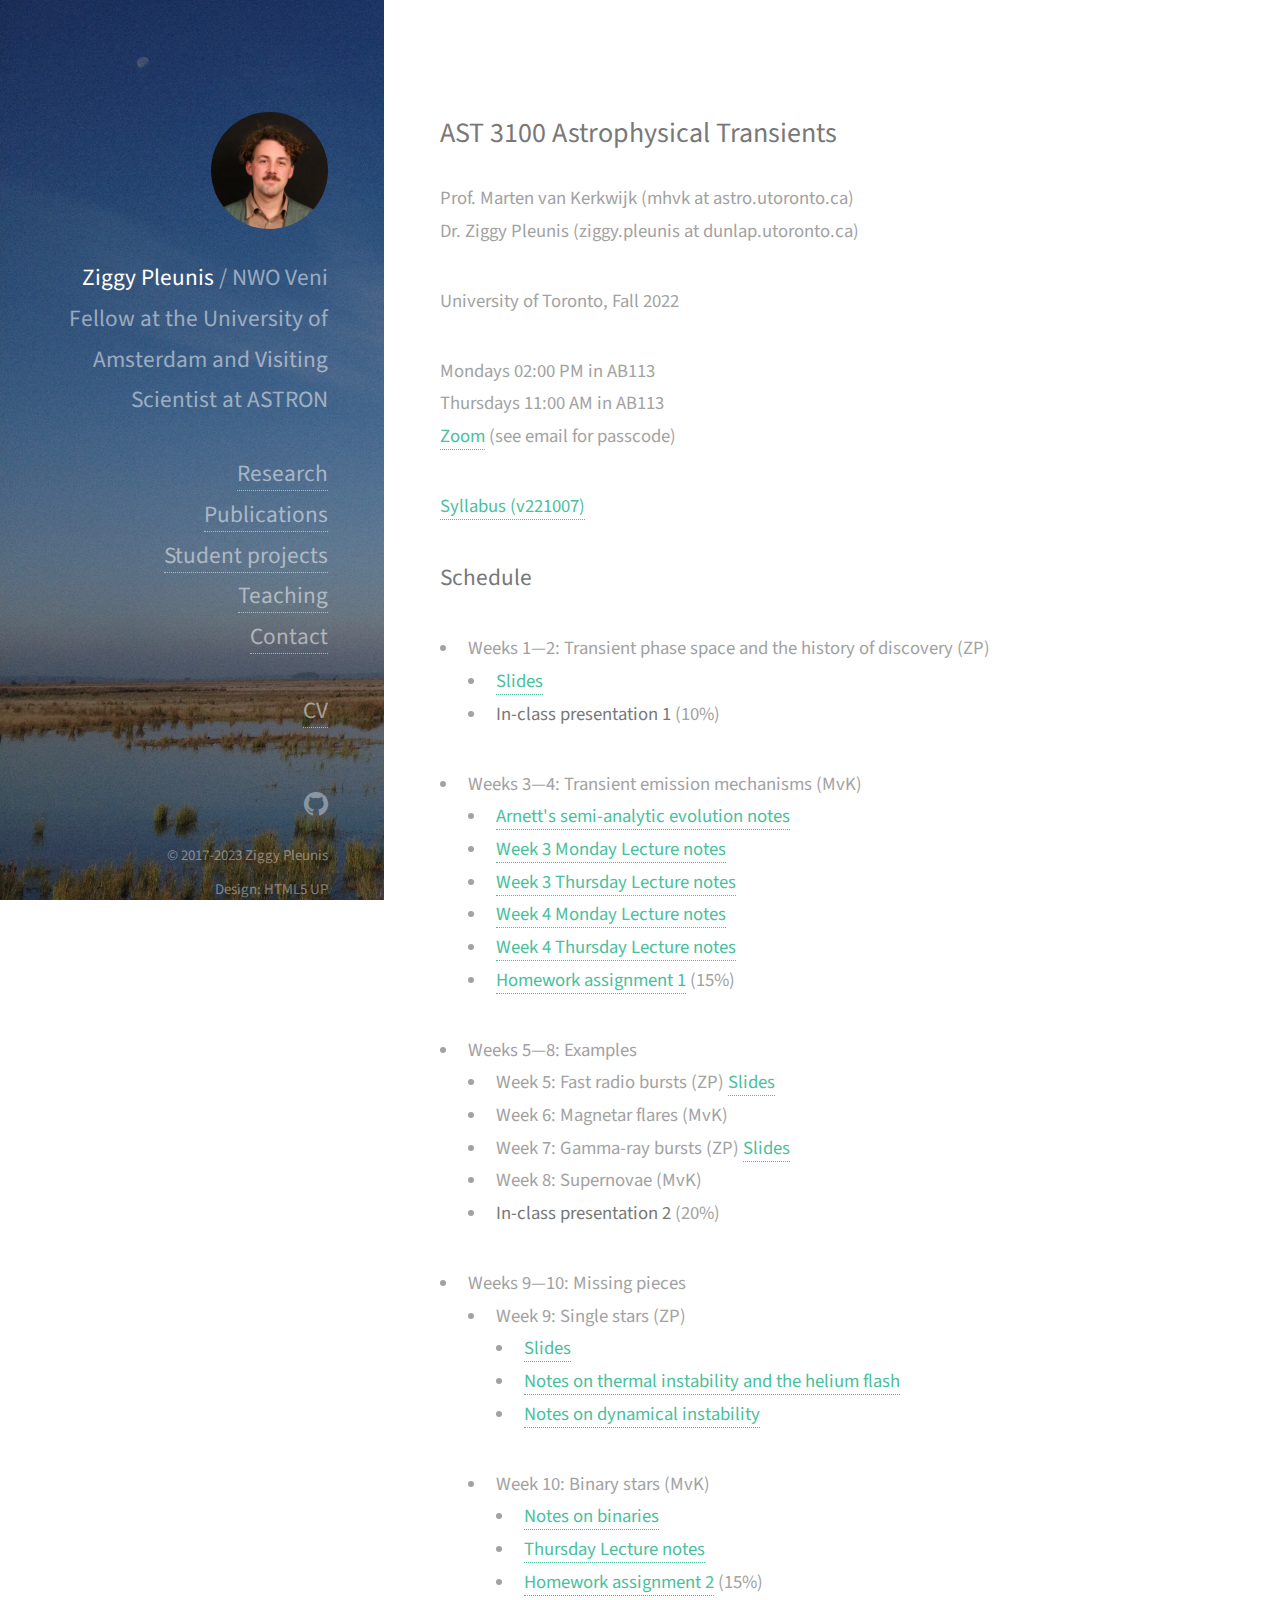
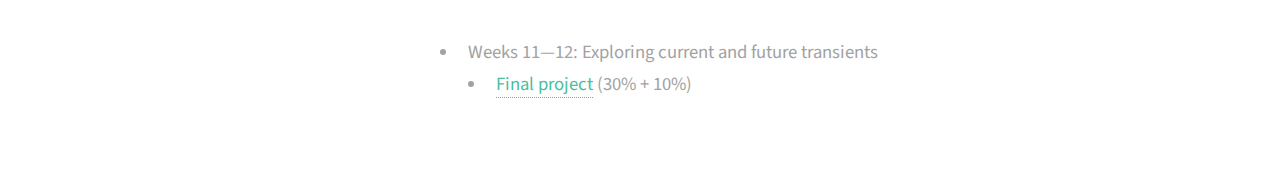
==== commit 3d661427: "updates" ====
--- a/transients.html
+++ b/transients.html
@@ -19,7 +19,7 @@
 			<header id="header">
 				<div class="inner">
 					<a href="index.html" class="image avatar"><img src="images/zp.png" alt="" /></a>
-					<h1><strong>Ziggy Pleunis</strong> / Dunlap Fellow at the University of Toronto</h1>
+					<h1><strong>Ziggy Pleunis</strong> / NWO Veni Fellow at the University of Amsterdam and Visiting Scientist at ASTRON</h1>
 
                     <br> 
 
--- a/assets/css/main.css
+++ b/assets/css/main.css
@@ -1568,7 +1568,7 @@
 	body, input, select, textarea {
 		color: #a2a2a2;
         font-family: "Source Sans Pro", Helvetica, sans-serif;
-		font-size: 18pt;
+		font-size: 14pt;
 		font-weight: 400;
 		line-height: 1.75em;
 	}
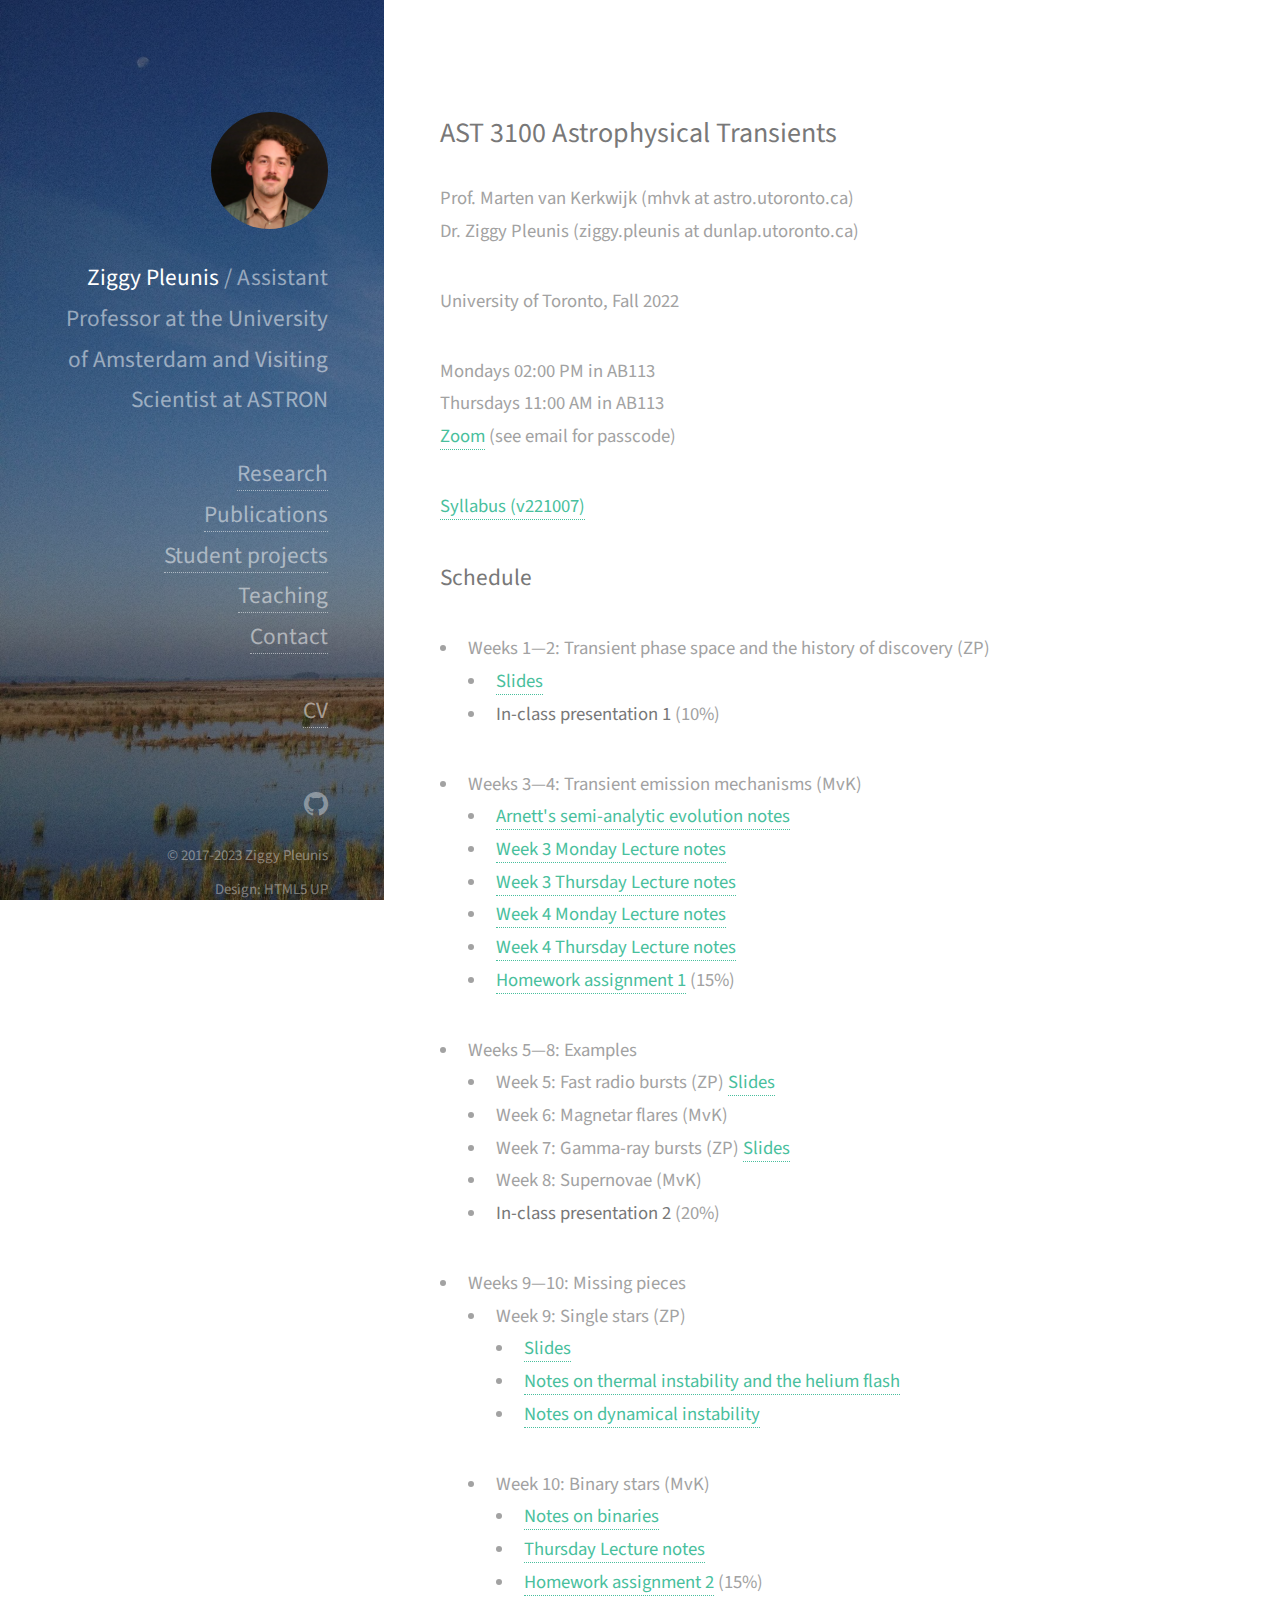
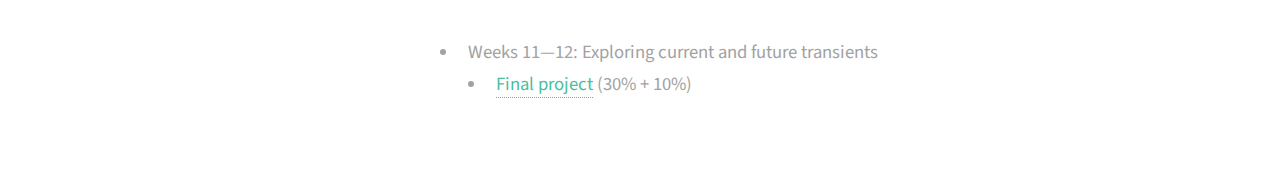
==== commit 230037e5: "job update" ====
--- a/transients.html
+++ b/transients.html
@@ -19,7 +19,7 @@
 			<header id="header">
 				<div class="inner">
 					<a href="index.html" class="image avatar"><img src="images/zp.png" alt="" /></a>
-					<h1><strong>Ziggy Pleunis</strong> / NWO Veni Fellow at the University of Amsterdam and Visiting Scientist at ASTRON</h1>
+					<h1><strong>Ziggy Pleunis</strong> / Assistant Professor at the University of Amsterdam and Visiting Scientist at ASTRON</h1>
 
                     <br> 
 
